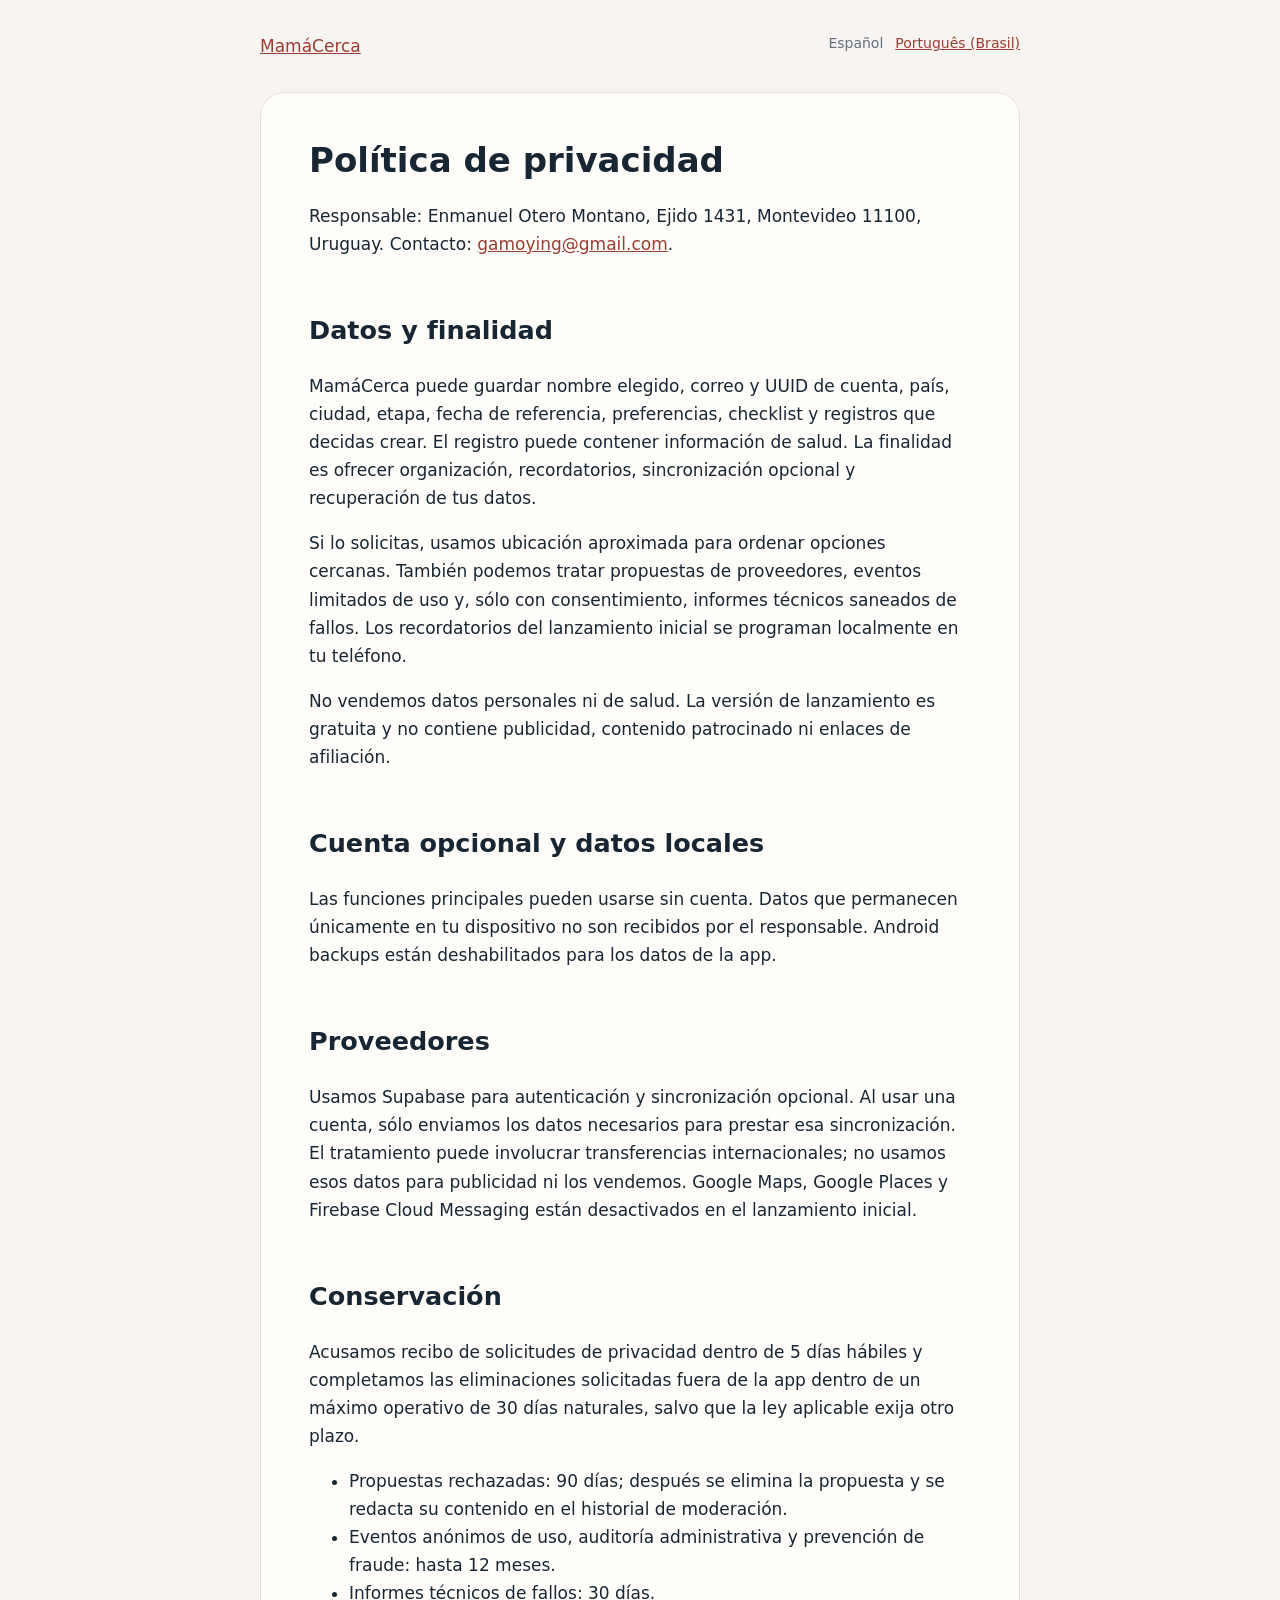
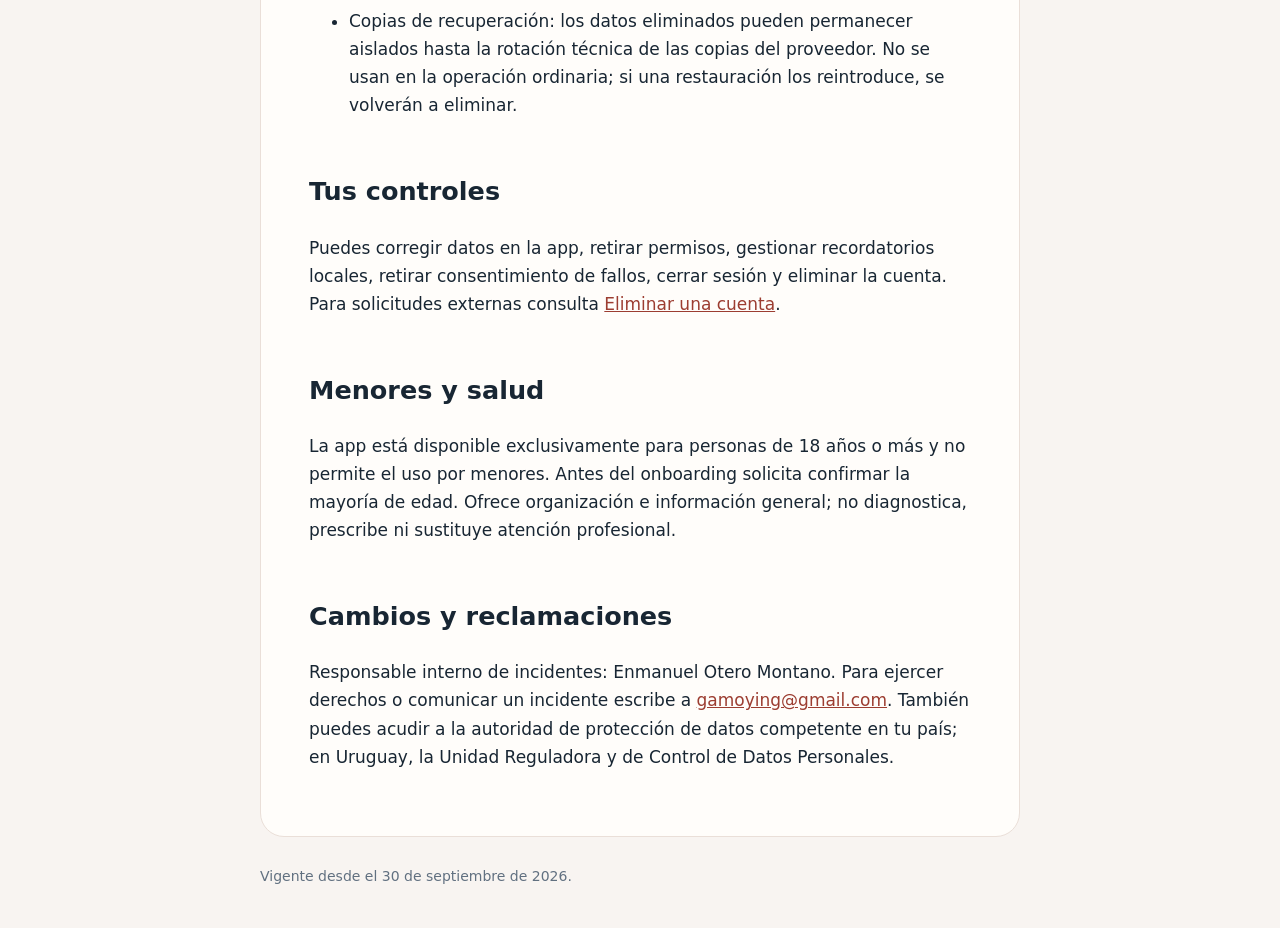
==== privacy/index.html @ 48dd11bd "Publish MamáCerca legal pages" ====
<!doctype html>
<html lang="es-419"><head><meta charset="utf-8"><meta name="viewport" content="width=device-width,initial-scale=1"><meta name="robots" content="index,follow"><title>Privacidad · MamáCerca</title><link rel="stylesheet" href="../styles.css"><link rel="alternate" hreflang="pt-BR" href="../pt-BR/privacy/"></head>
<body><header><a href="../">MamáCerca</a><nav class="language" aria-label="Idioma"><span>Español</span><a lang="pt-BR" href="../pt-BR/privacy/">Português (Brasil)</a></nav></header><main>
<h1>Política de privacidad</h1>
<p>Responsable: Enmanuel Otero Montano, Ejido 1431, Montevideo 11100, Uruguay. Contacto: <a href="mailto:gamoying@gmail.com">gamoying@gmail.com</a>.</p>
<h2>Datos y finalidad</h2>
<p>MamáCerca puede guardar nombre elegido, correo y UUID de cuenta, país, ciudad, etapa, fecha de referencia, preferencias, checklist y registros que decidas crear. El registro puede contener información de salud. La finalidad es ofrecer organización, recordatorios, sincronización opcional y recuperación de tus datos.</p>
<p>Si lo solicitas, usamos ubicación aproximada para ordenar opciones cercanas. También podemos tratar propuestas de proveedores, eventos limitados de uso y, sólo con consentimiento, informes técnicos saneados de fallos. Los recordatorios del lanzamiento inicial se programan localmente en tu teléfono.</p>
<p>No vendemos datos personales ni de salud. La versión de lanzamiento es gratuita y no contiene publicidad, contenido patrocinado ni enlaces de afiliación.</p>
<h2>Cuenta opcional y datos locales</h2>
<p>Las funciones principales pueden usarse sin cuenta. Datos que permanecen únicamente en tu dispositivo no son recibidos por el responsable. Android backups están deshabilitados para los datos de la app.</p>
<h2>Proveedores</h2>
<p>Usamos Supabase para autenticación y sincronización opcional. Al usar una cuenta, sólo enviamos los datos necesarios para prestar esa sincronización. El tratamiento puede involucrar transferencias internacionales; no usamos esos datos para publicidad ni los vendemos. Google Maps, Google Places y Firebase Cloud Messaging están desactivados en el lanzamiento inicial.</p>
<h2>Conservación</h2>
<p>Acusamos recibo de solicitudes de privacidad dentro de 5 días hábiles y completamos las eliminaciones solicitadas fuera de la app dentro de un máximo operativo de 30 días naturales, salvo que la ley aplicable exija otro plazo.</p>
<ul><li>Propuestas rechazadas: 90 días; después se elimina la propuesta y se redacta su contenido en el historial de moderación.</li><li>Eventos anónimos de uso, auditoría administrativa y prevención de fraude: hasta 12 meses.</li><li>Informes técnicos de fallos: 30 días.</li><li>Copias de recuperación: los datos eliminados pueden permanecer aislados hasta la rotación técnica de las copias del proveedor. No se usan en la operación ordinaria; si una restauración los reintroduce, se volverán a eliminar.</li></ul>
<h2>Tus controles</h2>
<p>Puedes corregir datos en la app, retirar permisos, gestionar recordatorios locales, retirar consentimiento de fallos, cerrar sesión y eliminar la cuenta. Para solicitudes externas consulta <a href="../delete-account/">Eliminar una cuenta</a>.</p>
<h2>Menores y salud</h2>
<p>La app está disponible exclusivamente para personas de 18 años o más y no permite el uso por menores. Antes del onboarding solicita confirmar la mayoría de edad. Ofrece organización e información general; no diagnostica, prescribe ni sustituye atención profesional.</p>
<h2>Cambios y reclamaciones</h2>
<p>Responsable interno de incidentes: Enmanuel Otero Montano. Para ejercer derechos o comunicar un incidente escribe a <a href="mailto:gamoying@gmail.com">gamoying@gmail.com</a>. También puedes acudir a la autoridad de protección de datos competente en tu país; en Uruguay, la Unidad Reguladora y de Control de Datos Personales.</p>
</main><footer>Vigente desde el 30 de septiembre de 2026.</footer></body></html>
---- styles.css ----
:root { color-scheme: light; --ink:#182633; --muted:#617080; --paper:#fffdfa; --coral:#d95f4c; --line:#eadfd8; --blush:#fff0ea; }
* { box-sizing:border-box; }
body { margin:0; background:#f8f4f1; color:var(--ink); font:17px/1.65 system-ui,-apple-system,BlinkMacSystemFont,"Segoe UI",sans-serif; }
header,main,footer { width:min(760px,calc(100% - 32px)); margin-inline:auto; }
header { padding:32px 0 12px; }
nav { display:flex; flex-wrap:wrap; gap:16px; }
.language { align-items:center; float:right; font-size:14px; gap:12px; }
.language span { color:var(--muted); }
a { color:#9c3d31; }
main { background:var(--paper); border:1px solid var(--line); border-radius:24px; padding:clamp(24px,5vw,48px); margin-block:20px; }
h1 { line-height:1.12; margin-top:0; }
h2 { margin-top:2em; }
.draft { border:2px solid var(--coral); background:var(--blush); padding:14px 18px; border-radius:14px; font-weight:650; }
.action { display:inline-block; padding:12px 18px; background:var(--ink); color:white; text-decoration:none; border-radius:12px; font-weight:650; }
.placeholder { background:#fff3b8; padding:0 .25em; }
footer { padding:8px 0 40px; color:var(--muted); font-size:14px; }
@media (max-width:560px) { .language { float:none; margin-top:12px; } }
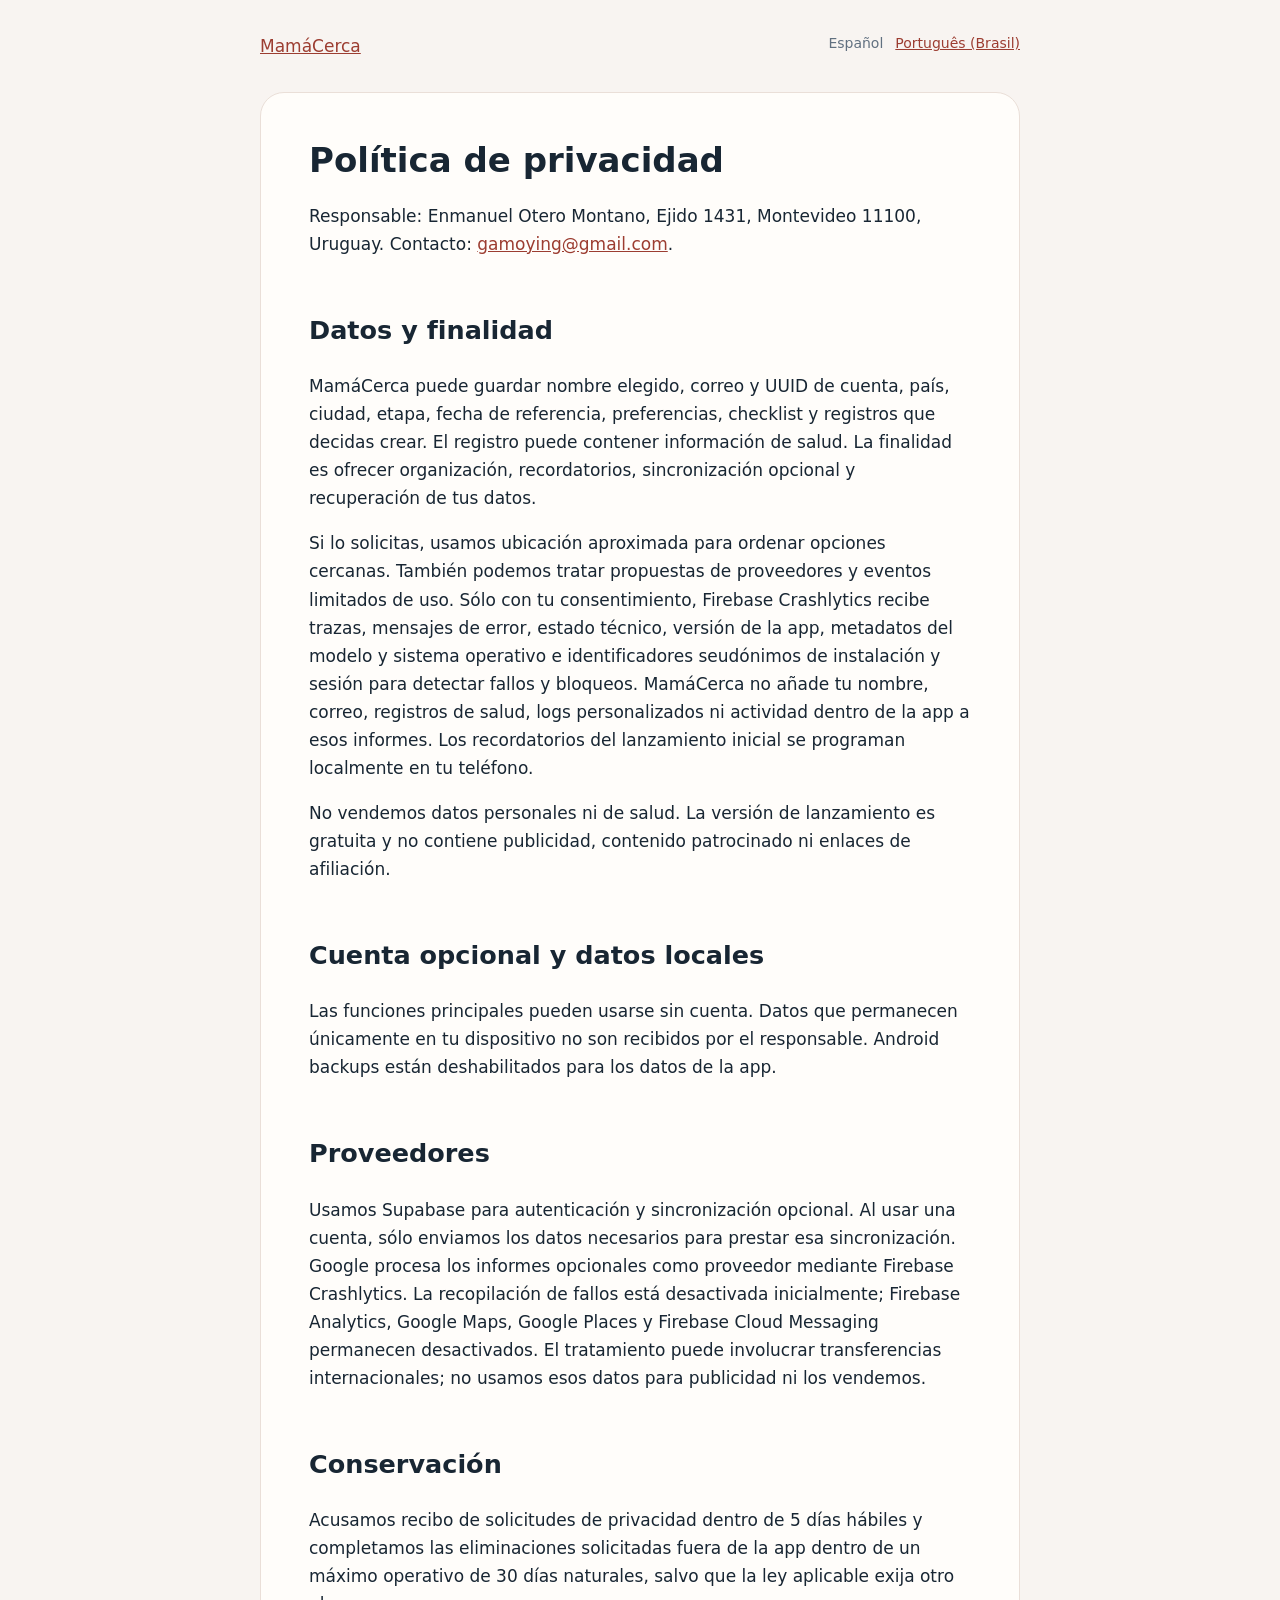
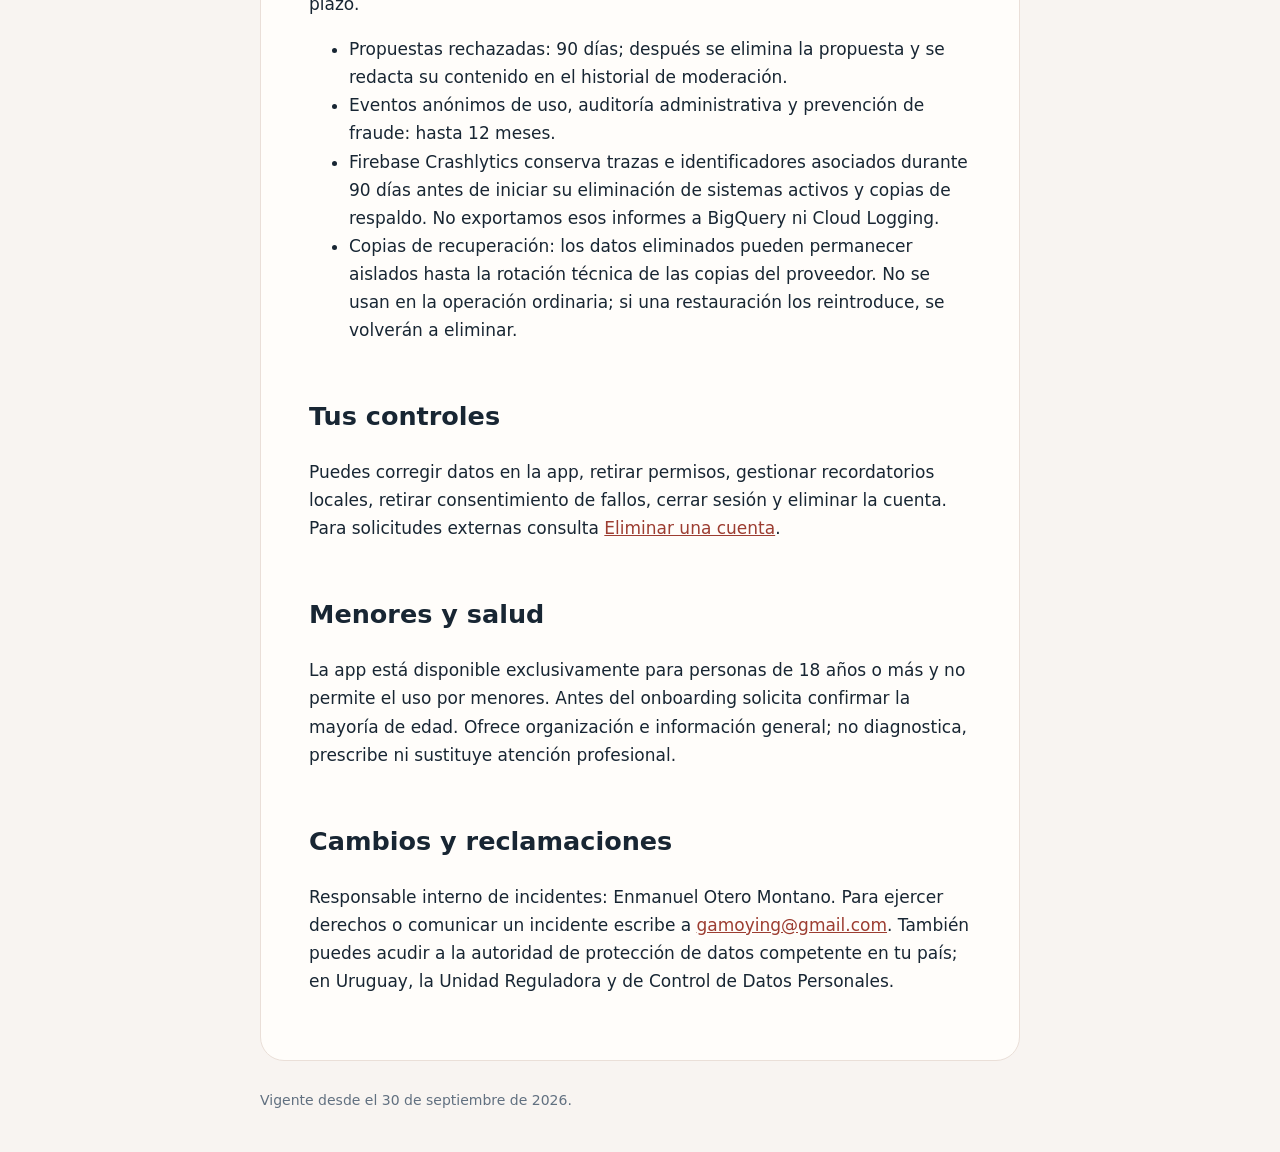
==== commit 7dbf14bc: "Actualizar privacidad para Firebase Crashlytics" ====
--- a/privacy/index.html
+++ b/privacy/index.html
@@ -5,15 +5,15 @@
 <p>Responsable: Enmanuel Otero Montano, Ejido 1431, Montevideo 11100, Uruguay. Contacto: <a href="mailto:gamoying@gmail.com">gamoying@gmail.com</a>.</p>
 <h2>Datos y finalidad</h2>
 <p>MamáCerca puede guardar nombre elegido, correo y UUID de cuenta, país, ciudad, etapa, fecha de referencia, preferencias, checklist y registros que decidas crear. El registro puede contener información de salud. La finalidad es ofrecer organización, recordatorios, sincronización opcional y recuperación de tus datos.</p>
-<p>Si lo solicitas, usamos ubicación aproximada para ordenar opciones cercanas. También podemos tratar propuestas de proveedores, eventos limitados de uso y, sólo con consentimiento, informes técnicos saneados de fallos. Los recordatorios del lanzamiento inicial se programan localmente en tu teléfono.</p>
+<p>Si lo solicitas, usamos ubicación aproximada para ordenar opciones cercanas. También podemos tratar propuestas de proveedores y eventos limitados de uso. Sólo con tu consentimiento, Firebase Crashlytics recibe trazas, mensajes de error, estado técnico, versión de la app, metadatos del modelo y sistema operativo e identificadores seudónimos de instalación y sesión para detectar fallos y bloqueos. MamáCerca no añade tu nombre, correo, registros de salud, logs personalizados ni actividad dentro de la app a esos informes. Los recordatorios del lanzamiento inicial se programan localmente en tu teléfono.</p>
 <p>No vendemos datos personales ni de salud. La versión de lanzamiento es gratuita y no contiene publicidad, contenido patrocinado ni enlaces de afiliación.</p>
 <h2>Cuenta opcional y datos locales</h2>
 <p>Las funciones principales pueden usarse sin cuenta. Datos que permanecen únicamente en tu dispositivo no son recibidos por el responsable. Android backups están deshabilitados para los datos de la app.</p>
 <h2>Proveedores</h2>
-<p>Usamos Supabase para autenticación y sincronización opcional. Al usar una cuenta, sólo enviamos los datos necesarios para prestar esa sincronización. El tratamiento puede involucrar transferencias internacionales; no usamos esos datos para publicidad ni los vendemos. Google Maps, Google Places y Firebase Cloud Messaging están desactivados en el lanzamiento inicial.</p>
+<p>Usamos Supabase para autenticación y sincronización opcional. Al usar una cuenta, sólo enviamos los datos necesarios para prestar esa sincronización. Google procesa los informes opcionales como proveedor mediante Firebase Crashlytics. La recopilación de fallos está desactivada inicialmente; Firebase Analytics, Google Maps, Google Places y Firebase Cloud Messaging permanecen desactivados. El tratamiento puede involucrar transferencias internacionales; no usamos esos datos para publicidad ni los vendemos.</p>
 <h2>Conservación</h2>
 <p>Acusamos recibo de solicitudes de privacidad dentro de 5 días hábiles y completamos las eliminaciones solicitadas fuera de la app dentro de un máximo operativo de 30 días naturales, salvo que la ley aplicable exija otro plazo.</p>
-<ul><li>Propuestas rechazadas: 90 días; después se elimina la propuesta y se redacta su contenido en el historial de moderación.</li><li>Eventos anónimos de uso, auditoría administrativa y prevención de fraude: hasta 12 meses.</li><li>Informes técnicos de fallos: 30 días.</li><li>Copias de recuperación: los datos eliminados pueden permanecer aislados hasta la rotación técnica de las copias del proveedor. No se usan en la operación ordinaria; si una restauración los reintroduce, se volverán a eliminar.</li></ul>
+<ul><li>Propuestas rechazadas: 90 días; después se elimina la propuesta y se redacta su contenido en el historial de moderación.</li><li>Eventos anónimos de uso, auditoría administrativa y prevención de fraude: hasta 12 meses.</li><li>Firebase Crashlytics conserva trazas e identificadores asociados durante 90 días antes de iniciar su eliminación de sistemas activos y copias de respaldo. No exportamos esos informes a BigQuery ni Cloud Logging.</li><li>Copias de recuperación: los datos eliminados pueden permanecer aislados hasta la rotación técnica de las copias del proveedor. No se usan en la operación ordinaria; si una restauración los reintroduce, se volverán a eliminar.</li></ul>
 <h2>Tus controles</h2>
 <p>Puedes corregir datos en la app, retirar permisos, gestionar recordatorios locales, retirar consentimiento de fallos, cerrar sesión y eliminar la cuenta. Para solicitudes externas consulta <a href="../delete-account/">Eliminar una cuenta</a>.</p>
 <h2>Menores y salud</h2>
